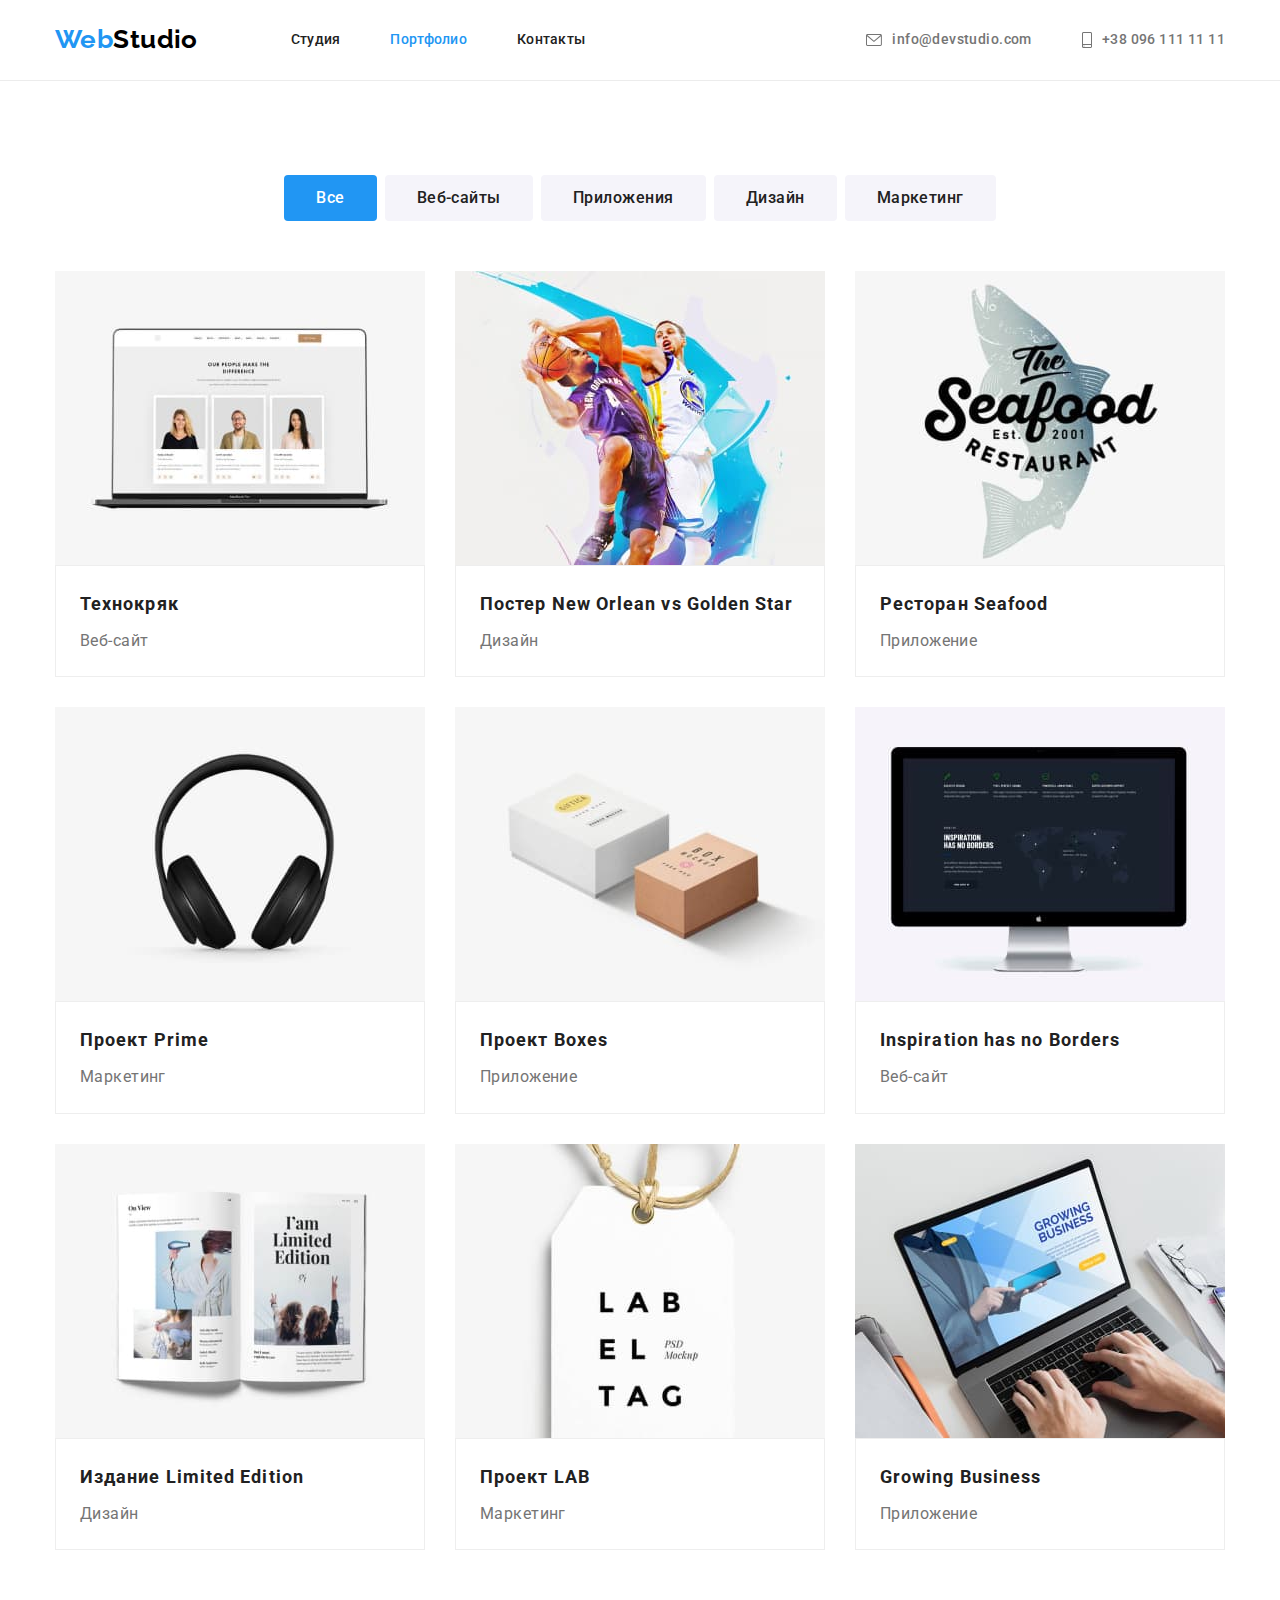
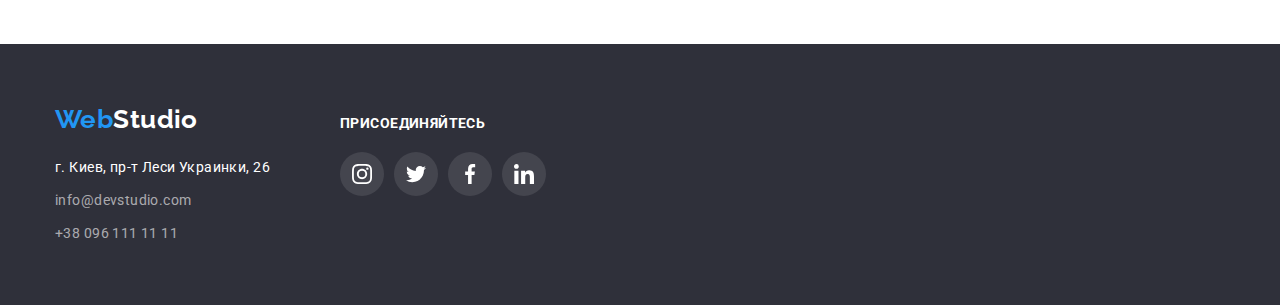
==== portfolio.html @ 2c7bf2b6 "Добавляет новый проект" ====
<!DOCTYPE html>
<html lang="ru">

<head>
    <meta charset="UTF-8">
    <meta http-equiv="X-UA-Compatible" content="IE=edge">
    <meta name="viewport" content="width=device-width, initial-scale=1.0">
    <title>WebStudio</title>
    <link rel="stylesheet" href="https://cdnjs.cloudflare.com/ajax/libs/modern-normalize/1.0.0/modern-normalize.min.css">
    <link rel="preconnect" href="https://fonts.gstatic.com">
    <link href="https://fonts.googleapis.com/css2?family=Raleway:wght@700&family=Roboto:wght@400;500;700;900&display=swap"
        rel="stylesheet">
    <link rel="stylesheet" href="./css/styles.css">

</head>

<body>

    <!-- Шапка сайта -->

    <header class="page-header">
        <div class="main-header container">
            <nav class="main-nav">
                <a href="./" class="logo"><span class="logo-first">Web</span>Studio</a>   
                <ul class="site-nav-list">
                    <li class="item"><a class="link" href="./index.html">Студия</a></li>
                    <li class="item"><a class="link current" href="./portfolio.html">Портфолио</a></li>
                    <li class="item"><a class="link" href="">Контакты</a></li>
                </ul>
            </nav>
    
            <ul class="nav-link">
                <li class="item">
                    <a href="mailto:info@devstudio.com" class="link">
                        <svg class="icon-nav" width="16" height="12">
                            <use href="./images/icons/icons.svg#envelope"></use>
                        </svg>
                        info@devstudio.com</a>
                </li>
                <li class="item">
                    <a href="tel:+380961111111" class="link">
                        <svg class="icon-nav" width="10" height="16">
                            <use href="./images/icons/icons.svg#smartphone"></use>
                        </svg>  
                    +38 096 111 11 11</a>
                </li>  
            </ul>
        </div>
    </header>

    <!-- Наши проекты -->
    
<main>

    <section class="card-set section">
        <div class="container">
            <h1 class="visually-hidden">Наши проекты</h1>
            <ul class="list-projects">
                <li class="item"><button type="button" class="button primary all">Все</button></li>
                <li class="item"><button type="button" class="button primary">Веб-сайты</button></li>
                <li class="item"><button type="button" class="button primary">Приложения</button></li>
                <li class="item"><button type="button" class="button primary">Дизайн</button></li>
                <li class="item"><button type="button" class="button primary">Маркетинг</button></li>
            </ul>
            
            <ul class="site-projects">
                <li class="link">
                    <a class="link-card" href="">
                        <img src="./images/portfolio/img-0.jpg" alt="" width="370">
                    <div class="description">
                        <h2 class="title">Технокряк</h2>
                        <p class="direction">Веб-сайт</p>
                    </div>
                    </a>
                </li>
                <li class="link">
                    <a class="link-card" href="">
                        <img src="./images/portfolio/img-1.jpg" alt="" width="370">
                    <div class="description">
                        <h2 class="title">Постер New Orlean vs Golden Star</h2>
                        <p class="direction">Дизайн</p>
                    </div>
                    </a>
                </li>
                <li class="link">
                    <a class="link-card" href="">
                        <img src="./images/portfolio/img-2.jpg" alt="" width="370">
                    <div class="description">
                        <h2 class="title">Ресторан Seafood</h2>
                        <p class="direction">Приложение</p>
                    </div>
                    </a>
                </li>
                <li class="link">
                    <a class="link-card" href="">
                        <img src="./images/portfolio/img-3.jpg" alt="" width="370">
                    <div class="description">
                        <h2 class="title">Проект Prime</h2>
                        <p class="direction">Маркетинг</p>
                    </div>
                    </a>
                </li>
                <li class="link">
                    <a class="link-card" href="">
                        <img src="./images/portfolio/img-4.jpg" alt="" width="370">
                    <div class="description">
                        <h2 class="title">Проект Boxes</h2>
                        <p class="direction">Приложение</p>
                    </div>
                    </a>
                </li>
                <li class="link">
                    <a class="link-card" href="">
                        <img src="./images/portfolio/img-5.jpg" alt="" width="370">
                    <div class="description">
                        <h2 class="title">Inspiration has no Borders</h2>
                        <p class="direction">Веб-сайт</p>
                    </div>
                    </a>
                </li>
                <li class="link">
                    <a class="link-card" href="">
                        <img src="./images/portfolio/img-6.jpg" alt="" width="370">
                    <div class="description">
                        <h2 class="title">Издание Limited Edition</h2>
                        <p class="direction">Дизайн</p>
                    </div>
                    </a>
                </li>
                <li class="link">
                    <a class="link-card" href="">
                        <img src="./images/portfolio/img-7.jpg" alt="" width="370">
                    <div class="description">
                        <h2 class="title">Проект LAB</h2>
                        <p class="direction">Маркетинг</p>
                    </div>
                    </a>
                </li>
                <li class="link">
                    <a class="link-card" href="">
                        <img src="./images/portfolio/img-8.jpg" alt="" width="370">
                    <div class="description">
                        <h2 class="title">Growing Business</h2>
                        <p class="direction">Приложение</p>
                    </div>
                    </a>
                </li>
                
            </ul>
        </div>                
    </section>
</main>
        
      <!-- Футер -->

      <footer class="section footer">
        <div class="container footer-item">
            <div class="footer-contacts">
                <div class="adr">
                    <a href="./" class="logo"><span class="logo-first">Web</span>Studio</a>
                </div>
                <address>
                    <p  class="title">г. Киев, пр-т Леси Украинки, 26</p>
                    <ul class="list">
                        <li class="mail"><a href="mailto:info@devstudio.com" class="link">info@devstudio.com</a></li>
                        <li class="tel"><a href="tel:+380961111111" class="link">+38 096 111 11 11</a></li>
                    </ul>
                </address>
            </div>
            

            <div class="connection">
                <p class="text-connection">присоединяйтесь</p>
            <ul class="list social-icons">
                <li class="footer-icons-item">
                    <a class="footer-link" href="" target="_blank" rel="noopener noreferrer">
                        <svg class="icon" width="20" height="20">
                            <use href="./images/icons/icons.svg#instagram"></use>
                        </svg>
                    </a>
                </li>
                <li class="footer-icons-item">
                    <a class="footer-link" href="" target="_blank" rel="noopener noreferrer">
                        <svg class="icon" width="20" height="20">
                            <use href="./images/icons/icons.svg#twitter"></use>
                        </svg>
                    </a>
                </li>
                <li class="footer-icons-item">
                    <a class="footer-link" href="" target="_blank" rel="noopener noreferrer">
                        <svg class="icon" width="20" height="20">
                            <use href="./images/icons/icons.svg#facebook"></use>
                        </svg>
                    </a>
                </li>
                <li class="footer-icons-item">
                    <a class="footer-link" href="" target="_blank" rel="noopener noreferrer">
                        <svg class="icon" width="20" height="20">
                            <use href="./images/icons/icons.svg#linkedin"></use>
                        </svg>
                    </a>
                </li>
            </ul>
            </div>
        </div>    
    </footer>  
</body>

</html>
---- css/styles.css ----
:root {
  --primary-text-color: #757575;
  --title-text-color: #212121;
  --accent-color: #2196f3;
  --primary-write-color: #ffffff;
  --complementary-color: rgba(255, 255, 255, 0.6);
  --background-button-color: #f5f4fa;
  --logo-color: #000000;
  --background-section-color: #2f303a;
  --secondary-bg-color: #188ce8;

  --regular-font-weight: 400;
  --medium-font-weight: 500;
  --bold-font-weight: 700;
  --black-font-weight: 900;

  --main-font-size: 14px;
  --secondary-font-size: 16px;
}

body {
  background-color: var(--primary-write-color);
  color: var(--primary-text-color);
  font-family: Roboto, sans-serif;
  font-weight: var(--regular-font-weight);
  font-size: var(--main-font-size);
  line-height: 1.7;
  letter-spacing: 0.03em;
}

.visually-hidden {
  position: absolute !important;
  clip: rect(1px 1px 1px 1px);
  clip: rect(1px, 1px, 1px, 1px);
  padding: 0 !important;
  border: 0 !important;
  height: 1px !important;
  width: 1px !important;
  overflow: hidden;
}

.container {
  margin-left: auto;
  margin-right: auto;
  width: 1200px;
  padding-left: 15px;
  padding-right: 15px;
}

h1,
h2,
h3,
h4,
h5,
h6,
p,
ul {
  margin: 0px;
  padding: 0px;
}

.link {
  text-decoration: none;
  color: inherit;
}

.section {
  padding-bottom: 94px;
  width: 100%;
}

img {
  display: block;
  max-width: 100%;
  height: auto;
}

/* шапка сайта */

.logo {
  font-family: raleway, sans-serif;
  color: var(--logo-color);
  font-weight: var(--bold-font-weight);
  font-size: 26px;
  line-height: 1.2;
  text-decoration: none;

  padding-top: 24px;
  padding-bottom: 25px;
}

.logo-first {
  color: var(--accent-color);
}

.page-header {
  display: flex;
  border-bottom: 1px solid #ECECEC;
}

.main-nav,
.main-header {
  display: flex;
  align-items: center;
  justify-content: space-between;  
}

.site-nav-list {
  display: flex;
  margin-left: 93px;
}

.site-nav-list .item:not(:last-child) {
  margin-right: 50px;
}

.site-nav-list .link {
  display: block;
  padding-top: 32px;
  padding-bottom: 32px;
}

.site-nav-list,
.site-nav-list .link {
  color: var(--title-text-color);
  font-weight: var(--medium-font-weight);
  line-height: 1.14;
  list-style: none;
  letter-spacing: 0.02em;
}

.site-nav-list .link:hover,
.site-nav-list .link:focus,
.nav-link .link:hover,
.nav-link .link:focus {
  color: var(--accent-color);
}

.link.current {
  color: var(--accent-color);
}

/* .site-nav-list .item {
  position: relative;
}

.link.current::after {
  content:'';
  position: absolute;
  bottom: -1px;
  left: 0;  
  width: 100%;
  height: 4px;
  background: #2196F3;
  border-radius: 2px;
} */

.nav-link {
  display: flex;
  margin-left: auto;
  list-style: none;
}

.nav-link .item + .item {
  margin-left: 50px;
}

.nav-link .link {
  display: flex;
  color: var(--primary-text-color);
  font-weight: var(--medium-font-weight);
  line-height: 1.14;
  align-items: center;
  
  padding-top: 32px;
  padding-bottom: 32px;
}

.icon-nav {
  margin-right: 10px;
  fill: currentColor;
  display: inline-block;
}

.nav-link .link:hover,
.nav-link .link:focus {
  fill: var(--accent-color);
}

/* hero */

.hero .title {
  color: var(--primary-write-color);
  font-weight: var(--black-font-weight);
  font-size: 44px;
  line-height: 1.36;
  text-align: center;
  letter-spacing: 0.06em;
  text-transform: uppercase;

  margin-bottom: 30px;
  margin-left: auto;
  margin-right: auto;
}

.hero {
  display: flex;
  background-color: var(--background-section-color);
  text-align: center; 
  
  padding-top: 200px;
  padding-bottom: 200px;

  max-width: 1600px;
  margin-left: auto;
  margin-right: auto;
  background-image: linear-gradient(
    rgba(47, 48, 58, 0.4), 
    rgba(47, 48, 58, 0.4)), 
    url(../images/fonhero.jpg);
  
  background-size: cover;
  background-repeat: no-repeat;
  background-position: center;  
}

.hero .button {
  color: var(--primary-write-color);
  background-color: var(--accent-color);
  font-weight: var(--bold-font-weight);
  font-size: var(--secondary-font-size);
  line-height: 1.87;
  align-items: center;
  text-align: center;
  letter-spacing: 0.06em;
  cursor: pointer;

  padding: 10px 32px;
  border: transparent;
  box-shadow: 0px 4px 4px rgba(0, 0, 0, 0.15);
  border-radius: 4px;
}

.hero .button:hover,
.hero .button:focus {
  background-color: var(--secondary-bg-color);
}

/* Особенности */

.features {
  padding-top: 94px;
}

.features .item-icon::before {
  content: "";
  display: inline-flex;
  width: 270px;
  height: 120px;   
  background-repeat: no-repeat;
  background-position: center;  
  background-color: var(--background-button-color);
  border-radius: 4px; 
  
  margin-bottom: 30px;
}

.icon-antenna::before {
  background-image: url(../images/icons/antenna.svg);
}

.icon-clock::before {
  background-image: url(../images/icons/clock.svg);
}

.icon-diagram::before {
  background-image: url(../images/icons/diagram.svg);
}

.icon-astronaut::before {
  background-image: url(../images/icons/astronaut.svg);
}

.features .list .item-icon:not(:last-child) {
  margin-right: 30px;
}

.features .list {
  list-style: none;
  display: flex;
}

.features .title,
.features .list-title {
  color: var(--title-text-color);
}

.features .list-title {
  font-size: var(--main-font-size);
  font-weight: var(--bold-font-weight);
  line-height: 1.14;
  letter-spacing: 0.03em;
  text-transform: uppercase;

  margin-bottom: 10px;
}

/* Чем мы занимаемся */

.work-list .list {
  list-style: none;
  display: flex;
}

.work-list .title,
.team .title {
  color: var(--title-text-color);
  font-weight: var(--bold-font-weight);
  font-size: 36px;
  line-height: 1.16;
  text-align: center;
}

.work-list .title {
  margin-bottom: 50px;
}

.list .box:not(:last-child) {
  margin-right: 30px;
}

/* Наша команда */

.team {
  background-color: #f5f4fa;
  padding-top: 94px;
}

.team .list {
  list-style: none;
  display: inline-flex;
 }

.list .team-card:not(:last-child) {
  margin-right: 30px;
}

.team .name {
  color: var(--title-text-color);
  font-weight: var(--medium-font-weight);
  font-size: var(--secondary-font-size);
  line-height: 1.18;
  text-align: center;

  margin-bottom: 10px;
}

.team .profession {
  font-size: var(--secondary-font-size);
  line-height: 1.18;
  text-align: center;

  margin-bottom: 16px;
}

.social-icons {
  display: inline-flex;
}

.social-link {
  display: flex;
  justify-content: center;
  align-items: center;
  width: 44px;
  height: 44px;
  border-radius: 50%; 
  fill: #AFB1B8;; 
}


.social-icons-item:not(:last-child) {
  margin-right: 10px;
}

.social-link:hover .icon,
.social-link:focus .icon {
  fill: var(--primary-write-color);
}

.social-link:hover,
.social-link:focus {
  background-color: var(--accent-color);
}

.team .title {
  margin-bottom: 50px;
}

.team-card {
  background-color: var(--primary-write-color);
  box-shadow: 0px 1px 3px rgba(0, 0, 0, 0.12), 0px 1px 1px rgba(0, 0, 0, 0.14), 0px 2px 1px rgba(0, 0, 0, 0.2);
  border-radius: 0px 0px 4px 4px;
  text-align: center;
}

.team-card .description {
  padding: 30px 32px 30px 32px;
  justify-content: center;
}

/* Постоянные клиенты */

.clients .title {
  font-weight: var(--bold-font-weight);
  font-size: 36px;
  line-height: 1.16;
  text-align: center;
  color: var(--title-text-color);

  margin-bottom: 50px;
}

.clients {
  padding-top: 94px;
  padding-bottom: 50px;
}

.list-customers {
  list-style: none;
  display: flex;
  flex-wrap: wrap; 
  margin-left: -30px;
  margin-top: -30px;
}

.list-customers .link {
  display: inline-flex;
  width: 170px;
  height: 90px;
  border: 1px solid #AFB1B8;
  border-radius: 4px;
  justify-content: center;
  align-items: center;
  fill: #AFB1B8; 
  margin-left: 30px;
  margin-top: 30px;
}

.list-customers .link:hover,
.list-customers .link:focus {
  fill: var(--accent-color);  
}

.list-customers .link:hover,
.list-customers .link:focus {
  border-color: var(--accent-color);
}

/* footer */

.footer {
  background-color: var(--background-section-color);
  padding-top: 60px;
  padding-bottom: 60px;
}

.footer-item {
  display: flex;
}

.footer .adr {
  display: inline-block;
  margin-bottom: 20px;
}

.footer .logo {
  color: var(--primary-write-color);
}

.footer .title {
  font-style: normal;
  color: var(--primary-write-color);
  line-height: 1.7;

  margin-bottom: 9px;
}

.footer .link {
  font-style: normal;
  list-style: none;
  color: var(--complementary-color);
  line-height: 1.7;
}

.footer .link:hover,
.footer .link:focus {
  color: var(--accent-color);
}

.footer .list {
  list-style: none;
  font-style: normal;
}

.footer .mail {
  margin-bottom: 9px;
}

.connection {
  display: inline-block;
  padding-top: 12px;
  padding-bottom: 40px;  
}

.text-connection {
  font-weight: var(--bold-font-weight);
  line-height: 1.14;
  text-transform: uppercase;
  color: var(--primary-write-color);
  margin-bottom: 20px; 
}

.footer-link {
  display: flex;
  background-color: rgba(255, 255, 255, 0.1);
  justify-content: center;
  align-items: center;
  width: 44px;
  height: 44px;
  border-radius: 50%; 
  fill: #FFFFFF;
}

.footer-link:hover,
.footer-link:focus {
 background-color: var(--accent-color);
}

.footer-icons-item:not(:last-child) {
  margin-right: 10px;
}

.footer-contacts {
  display: inline-block;
}

.footer-contacts:not(:last-child) {
  margin-right: 70px;
}

/* Portfolio */

/* Наши проекты */

.card-set {
  padding-top: 94px;
}

.list-projects {
  list-style: none;
  display: flex;
  justify-content: center;

  margin-bottom: 50px; 
}

.list-projects .item:not(:last-child) {
  margin-right: 8px;
}

.list-projects .primary:hover,
.list-projects .primary:focus {
  color: var(--primary-write-color);
  background-color: var(--accent-color);
  box-shadow: 0px 4px 4px rgba(0, 0, 0, 0.15);
}

.button.primary.all {
  color: var(--primary-write-color);
  background-color: var(--accent-color);
}

.button.primary {
  color: var(--title-text-color);
  background-color: var(--background-button-color);
  font-weight: var(--medium-font-weight);
  font-size: var(--secondary-font-size);
  line-height: 1.62;
  text-align: center;
  cursor: pointer;
  letter-spacing: 0.03em;

  padding: 10px 32px;
  border: transparent;
  border-radius: 4px;
}

.site-projects {
  list-style: none;
  display: flex;
  flex-wrap: wrap; 
}

.site-projects .title {
  color: var(--title-text-color);
  font-weight: var(--bold-font-weight);
  font-size: 18px;
  line-height: 2;
  letter-spacing: 0.06em;
}

.site-projects .direction {
  color: var(--primary-text-color);
  font-weight: var(--regular-font-weight);
  font-size: var(--secondary-font-size);
  line-height: 1.9;
}

.site-projects .title {
  margin-bottom: 4px;
}

.site-projects .link {
  background-color: var(--primary-write-color);
  /* width: calc((100%-60px) / 3); */
  max-width: 370px;
  margin-right: 30px;
  margin-bottom: 30px;
}

.site-projects .link:nth-child(3n) {
  margin-right: 0;
}

.site-projects .link:nth-last-child(-n + 3) {
  margin-bottom: 0;
}

.link-card {
  display: block;
  text-decoration: none;
}

.link-card:hover, 
.link-card:focus {
  box-shadow: 0px 1px 1px rgba(0, 0, 0, 0.12), 0px 4px 4px rgba(0, 0, 0, 0.06), 1px 4px 6px rgba(0, 0, 0, 0.16);
}

.link .description {
  padding: 20px 24px;
  border: 1px solid #eeeeee;
}
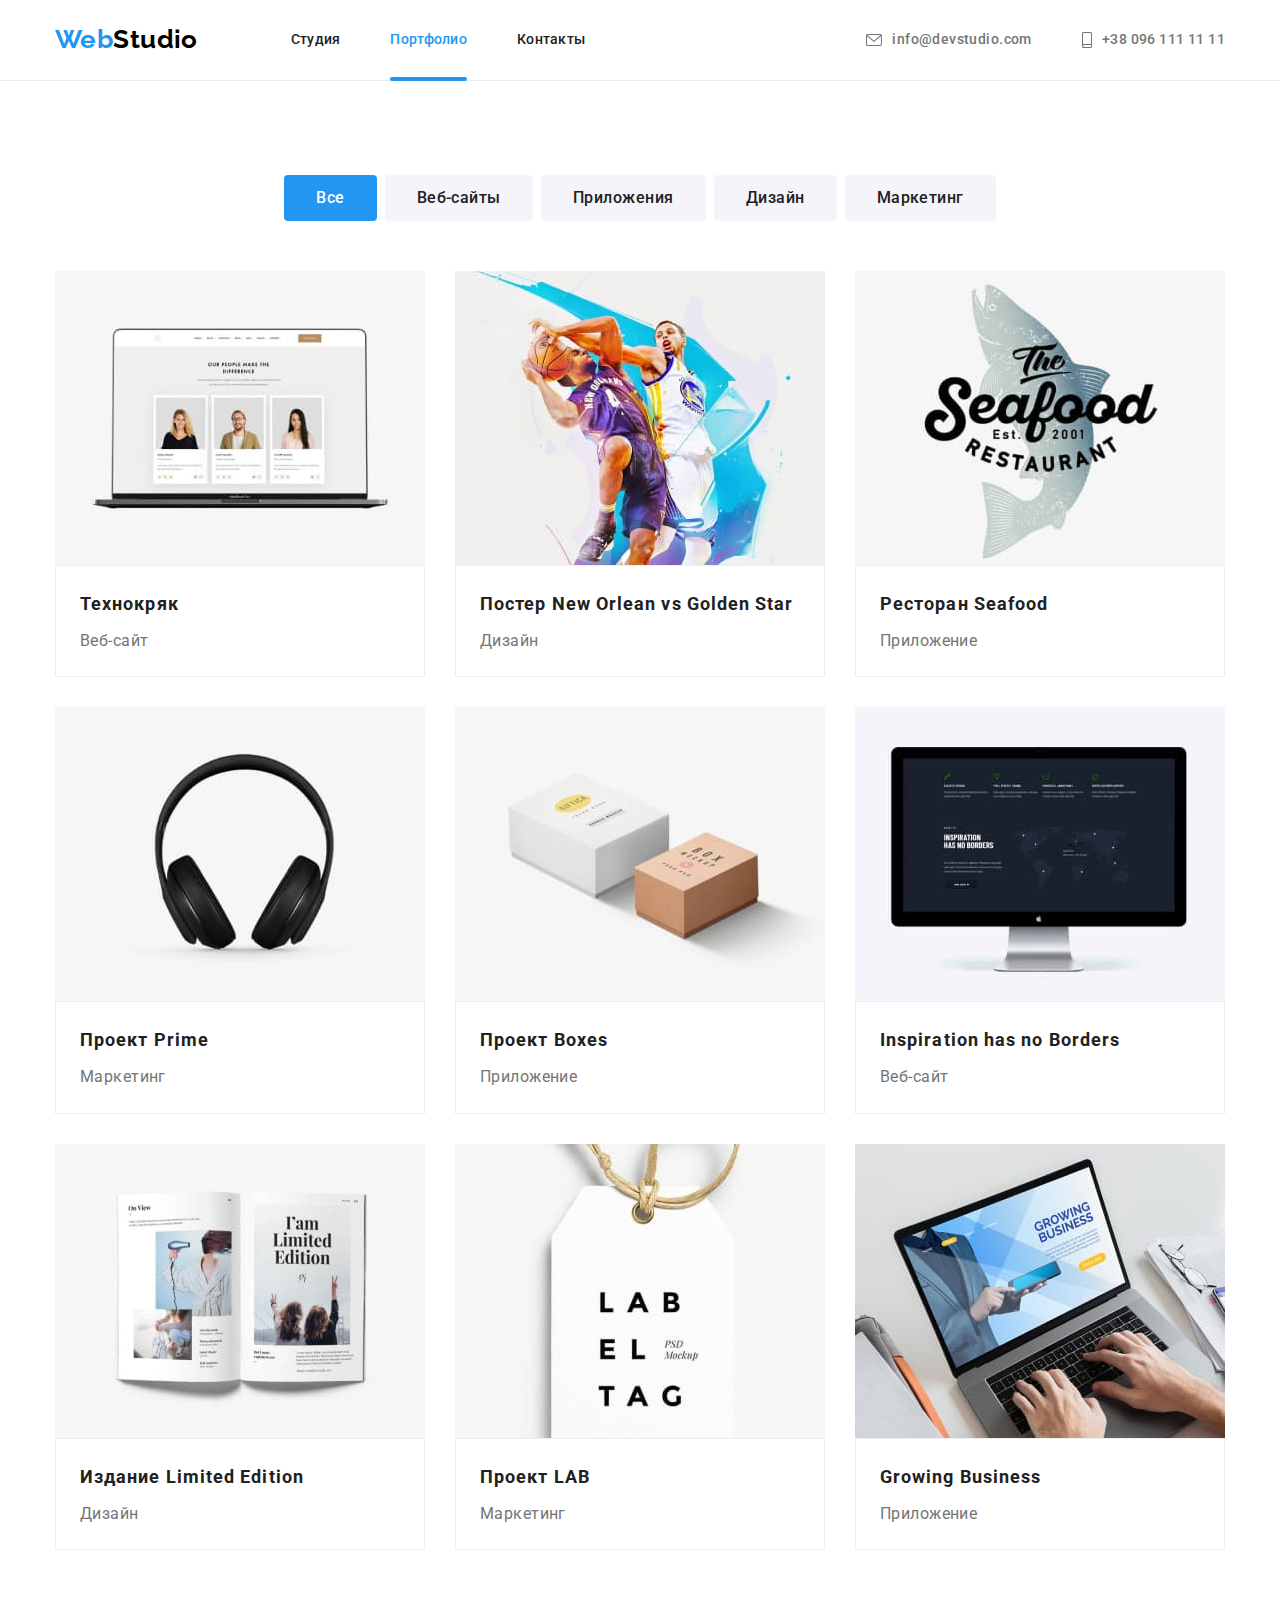
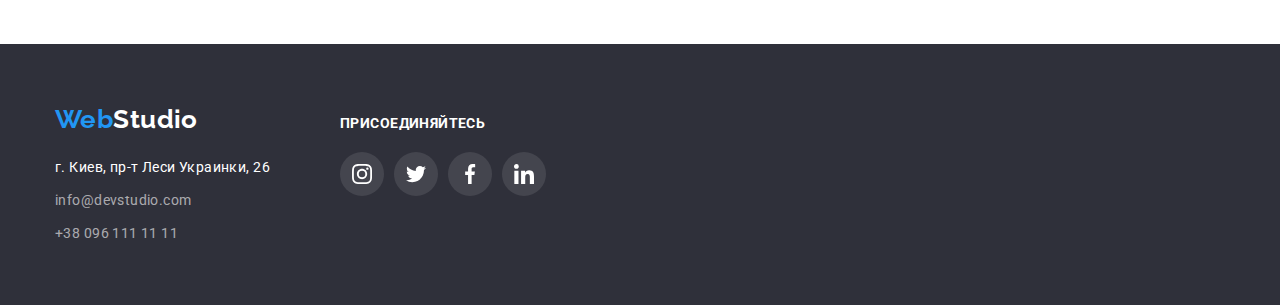
==== commit d2e943ff: "Добавляет оверлей портфолио" ====
--- a/portfolio.html
+++ b/portfolio.html
@@ -66,7 +66,10 @@
             <ul class="site-projects">
                 <li class="link">
                     <a class="link-card" href="">
-                        <img src="./images/portfolio/img-0.jpg" alt="" width="370">
+                        <div class="card-thumb">
+                            <p class="text-card">Технокряк это современная площадка распространения коронавируса. Компании используют эту платформу для цифрового шпионажа и атак на защищённые сервера конкурентов.</p>
+                            <img src="./images/portfolio/img-0.jpg" alt="" width="370">
+                        </div>
                     <div class="description">
                         <h2 class="title">Технокряк</h2>
                         <p class="direction">Веб-сайт</p>
@@ -75,7 +78,10 @@
                 </li>
                 <li class="link">
                     <a class="link-card" href="">
-                        <img src="./images/portfolio/img-1.jpg" alt="" width="370">
+                        <div class="card-thumb">
+                            <p class="text-card">Технокряк это современная площадка распространения коронавируса. Компании используют эту платформу для цифрового шпионажа и атак на защищённые сервера конкурентов.</p>
+                            <img src="./images/portfolio/img-1.jpg" alt="" width="370">
+                        </div>
                     <div class="description">
                         <h2 class="title">Постер New Orlean vs Golden Star</h2>
                         <p class="direction">Дизайн</p>
@@ -84,7 +90,10 @@
                 </li>
                 <li class="link">
                     <a class="link-card" href="">
-                        <img src="./images/portfolio/img-2.jpg" alt="" width="370">
+                        <div class="card-thumb">
+                            <p class="text-card">Технокряк это современная площадка распространения коронавируса. Компании используют эту платформу для цифрового шпионажа и атак на защищённые сервера конкурентов.</p>
+                            <img src="./images/portfolio/img-2.jpg" alt="" width="370">
+                        </div>
                     <div class="description">
                         <h2 class="title">Ресторан Seafood</h2>
                         <p class="direction">Приложение</p>
@@ -93,7 +102,10 @@
                 </li>
                 <li class="link">
                     <a class="link-card" href="">
-                        <img src="./images/portfolio/img-3.jpg" alt="" width="370">
+                        <div class="card-thumb">
+                            <p class="text-card">Технокряк это современная площадка распространения коронавируса. Компании используют эту платформу для цифрового шпионажа и атак на защищённые сервера конкурентов.</p>
+                            <img src="./images/portfolio/img-3.jpg" alt="" width="370">
+                        </div>
                     <div class="description">
                         <h2 class="title">Проект Prime</h2>
                         <p class="direction">Маркетинг</p>
@@ -102,7 +114,10 @@
                 </li>
                 <li class="link">
                     <a class="link-card" href="">
-                        <img src="./images/portfolio/img-4.jpg" alt="" width="370">
+                        <div class="card-thumb">
+                            <p class="text-card">Технокряк это современная площадка распространения коронавируса. Компании используют эту платформу для цифрового шпионажа и атак на защищённые сервера конкурентов.</p>
+                            <img src="./images/portfolio/img-4.jpg" alt="" width="370">
+                        </div>
                     <div class="description">
                         <h2 class="title">Проект Boxes</h2>
                         <p class="direction">Приложение</p>
@@ -111,7 +126,10 @@
                 </li>
                 <li class="link">
                     <a class="link-card" href="">
-                        <img src="./images/portfolio/img-5.jpg" alt="" width="370">
+                        <div class="card-thumb">
+                            <p class="text-card">Технокряк это современная площадка распространения коронавируса. Компании используют эту платформу для цифрового шпионажа и атак на защищённые сервера конкурентов.</p>
+                            <img src="./images/portfolio/img-5.jpg" alt="" width="370">
+                        </div>
                     <div class="description">
                         <h2 class="title">Inspiration has no Borders</h2>
                         <p class="direction">Веб-сайт</p>
@@ -120,7 +138,10 @@
                 </li>
                 <li class="link">
                     <a class="link-card" href="">
-                        <img src="./images/portfolio/img-6.jpg" alt="" width="370">
+                        <div class="card-thumb">
+                            <p class="text-card">Технокряк это современная площадка распространения коронавируса. Компании используют эту платформу для цифрового шпионажа и атак на защищённые сервера конкурентов.</p>
+                            <img src="./images/portfolio/img-6.jpg" alt="" width="370">
+                        </div class="card-thumb">
                     <div class="description">
                         <h2 class="title">Издание Limited Edition</h2>
                         <p class="direction">Дизайн</p>
@@ -129,7 +150,10 @@
                 </li>
                 <li class="link">
                     <a class="link-card" href="">
-                        <img src="./images/portfolio/img-7.jpg" alt="" width="370">
+                        <div class="card-thumb">
+                            <p class="text-card">Технокряк это современная площадка распространения коронавируса. Компании используют эту платформу для цифрового шпионажа и атак на защищённые сервера конкурентов.</p>
+                            <img src="./images/portfolio/img-7.jpg" alt="" width="370">
+                        </div>
                     <div class="description">
                         <h2 class="title">Проект LAB</h2>
                         <p class="direction">Маркетинг</p>
@@ -138,7 +162,10 @@
                 </li>
                 <li class="link">
                     <a class="link-card" href="">
-                        <img src="./images/portfolio/img-8.jpg" alt="" width="370">
+                        <div class="card-thumb">
+                            <p class="text-card">Технокряк это современная площадка распространения коронавируса. Компании используют эту платформу для цифрового шпионажа и атак на защищённые сервера конкурентов.</p>
+                            <img src="./images/portfolio/img-8.jpg" alt="" width="370">
+                        </div>
                     <div class="description">
                         <h2 class="title">Growing Business</h2>
                         <p class="direction">Приложение</p>
--- a/css/styles.css
+++ b/css/styles.css
@@ -140,7 +140,7 @@
   color: var(--accent-color);
 }
 
-/* .site-nav-list .item {
+.site-nav-list .item {
   position: relative;
 }
 
@@ -153,7 +153,7 @@
   height: 4px;
   background: #2196F3;
   border-radius: 2px;
-} */
+}
 
 .nav-link {
   display: flex;
@@ -622,7 +622,7 @@
 
 .site-projects .link {
   background-color: var(--primary-write-color);
-  /* width: calc((100%-60px) / 3); */
+  width: calc((100%-60px) / 3);
   max-width: 370px;
   margin-right: 30px;
   margin-bottom: 30px;
@@ -636,6 +636,24 @@
   margin-bottom: 0;
 }
 
+.card-thumb {
+  position: relative;
+}
+
+.text-card {
+  position: absolute;
+  padding: 63px 24px 63px 24px;
+  color: var(--primary-write-color);
+  font-size: 18px;
+  line-height: 1.55;
+  background-color: rgba(33, 150, 243, 0.9);
+  opacity: 0;
+}
+
+.link-card:hover .text-card {
+  opacity: 1;
+}
+
 .link-card {
   display: block;
   text-decoration: none;
@@ -651,5 +669,46 @@
   border: 1px solid #eeeeee;
 }
 
-
-
+/* Модальное окно */
+
+.backdrop {
+  position: fixed;
+  top: 0;
+  left: 0;
+  width: 100%;
+  height: 100%;
+  background-color: rgba(0, 0, 0, 0.2);
+}
+
+.backdrop.is-hidden {
+  opacity: 0;
+  pointer-events: none;
+}
+
+.modal {
+  position: absolute;
+  left: 50%;
+  top: 50%;
+  transform: translate(-50%, -50%);
+  width: 528px;
+  height: 581px;
+  background: #FFFFFF;
+  box-shadow: 0px 1px 3px rgba(0, 0, 0, 0.12), 0px 1px 1px rgba(0, 0, 0, 0.14), 0px 2px 1px rgba(0, 0, 0, 0.2);
+  border-radius: 4px;
+}
+
+.modal-close {
+  position: absolute;
+  top: 8px;
+  right: 8px;
+  width: 30px;
+  height: 30px;
+  background-image: url(../images/icons/close.svg);  
+  background-repeat: no-repeat;
+  background-position: center;
+  border-radius: 50%;
+  background-color: #ffffff;
+  border: 1px solid rgba(0, 0, 0, 0.1);
+}
+
+
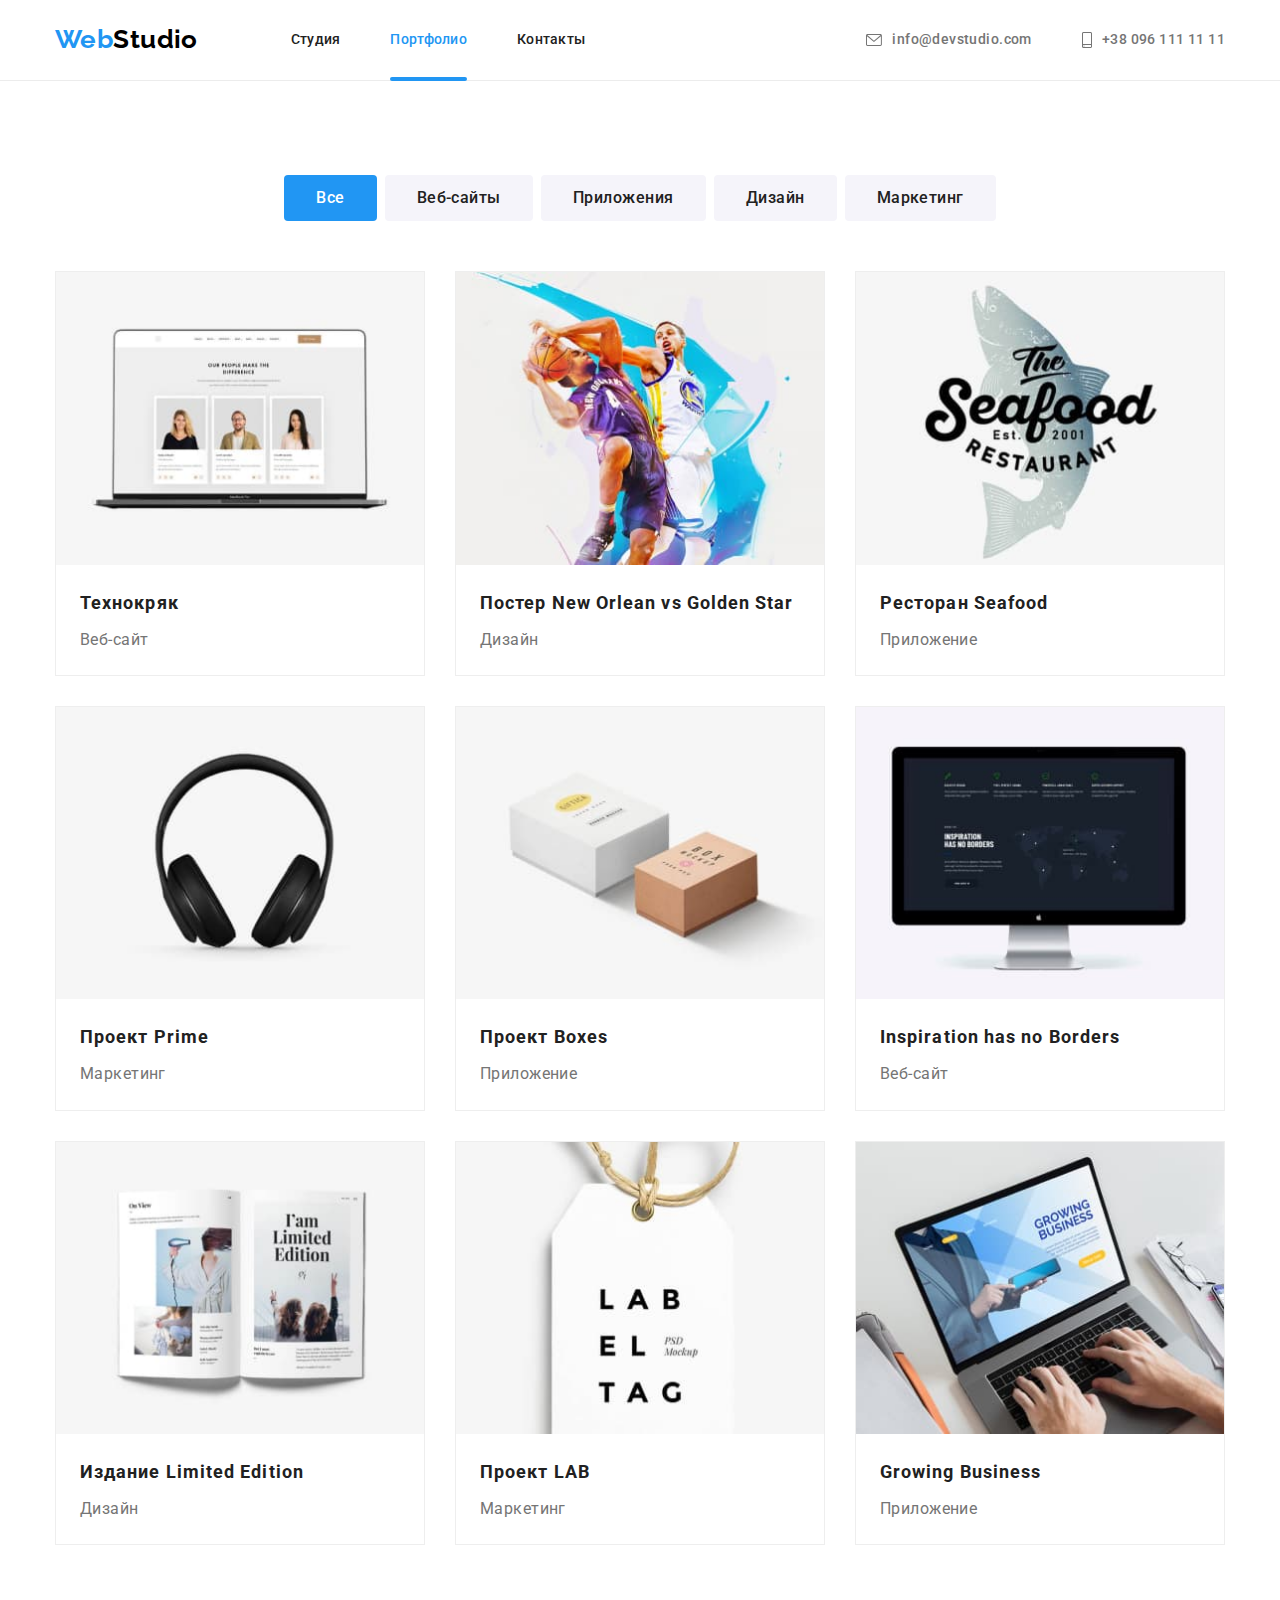
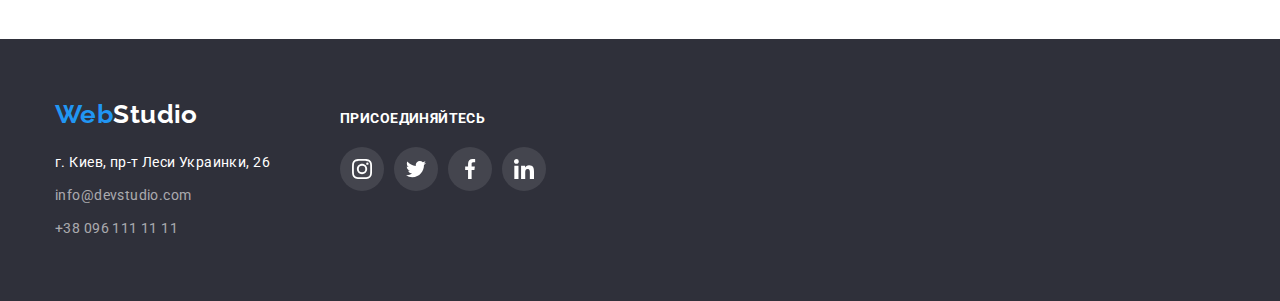
==== commit 2f4ecbd4: "Добавляет все переходы при ховере" ====
--- a/portfolio.html
+++ b/portfolio.html
@@ -66,7 +66,7 @@
             <ul class="site-projects">
                 <li class="link">
                     <a class="link-card" href="">
-                        <div class="card-thumb">
+                        <div class="overlay">
                             <p class="text-card">Технокряк это современная площадка распространения коронавируса. Компании используют эту платформу для цифрового шпионажа и атак на защищённые сервера конкурентов.</p>
                             <img src="./images/portfolio/img-0.jpg" alt="" width="370">
                         </div>
@@ -78,7 +78,7 @@
                 </li>
                 <li class="link">
                     <a class="link-card" href="">
-                        <div class="card-thumb">
+                        <div class="overlay">
                             <p class="text-card">Технокряк это современная площадка распространения коронавируса. Компании используют эту платформу для цифрового шпионажа и атак на защищённые сервера конкурентов.</p>
                             <img src="./images/portfolio/img-1.jpg" alt="" width="370">
                         </div>
@@ -90,7 +90,7 @@
                 </li>
                 <li class="link">
                     <a class="link-card" href="">
-                        <div class="card-thumb">
+                        <div class="overlay">
                             <p class="text-card">Технокряк это современная площадка распространения коронавируса. Компании используют эту платформу для цифрового шпионажа и атак на защищённые сервера конкурентов.</p>
                             <img src="./images/portfolio/img-2.jpg" alt="" width="370">
                         </div>
@@ -102,7 +102,7 @@
                 </li>
                 <li class="link">
                     <a class="link-card" href="">
-                        <div class="card-thumb">
+                        <div class="overlay">
                             <p class="text-card">Технокряк это современная площадка распространения коронавируса. Компании используют эту платформу для цифрового шпионажа и атак на защищённые сервера конкурентов.</p>
                             <img src="./images/portfolio/img-3.jpg" alt="" width="370">
                         </div>
@@ -114,7 +114,7 @@
                 </li>
                 <li class="link">
                     <a class="link-card" href="">
-                        <div class="card-thumb">
+                        <div class="overlay">
                             <p class="text-card">Технокряк это современная площадка распространения коронавируса. Компании используют эту платформу для цифрового шпионажа и атак на защищённые сервера конкурентов.</p>
                             <img src="./images/portfolio/img-4.jpg" alt="" width="370">
                         </div>
@@ -126,7 +126,7 @@
                 </li>
                 <li class="link">
                     <a class="link-card" href="">
-                        <div class="card-thumb">
+                        <div class="overlay">
                             <p class="text-card">Технокряк это современная площадка распространения коронавируса. Компании используют эту платформу для цифрового шпионажа и атак на защищённые сервера конкурентов.</p>
                             <img src="./images/portfolio/img-5.jpg" alt="" width="370">
                         </div>
@@ -138,10 +138,10 @@
                 </li>
                 <li class="link">
                     <a class="link-card" href="">
-                        <div class="card-thumb">
+                        <div class="overlay">
                             <p class="text-card">Технокряк это современная площадка распространения коронавируса. Компании используют эту платформу для цифрового шпионажа и атак на защищённые сервера конкурентов.</p>
                             <img src="./images/portfolio/img-6.jpg" alt="" width="370">
-                        </div class="card-thumb">
+                        </div>
                     <div class="description">
                         <h2 class="title">Издание Limited Edition</h2>
                         <p class="direction">Дизайн</p>
@@ -150,7 +150,7 @@
                 </li>
                 <li class="link">
                     <a class="link-card" href="">
-                        <div class="card-thumb">
+                        <div class="overlay">
                             <p class="text-card">Технокряк это современная площадка распространения коронавируса. Компании используют эту платформу для цифрового шпионажа и атак на защищённые сервера конкурентов.</p>
                             <img src="./images/portfolio/img-7.jpg" alt="" width="370">
                         </div>
@@ -162,7 +162,7 @@
                 </li>
                 <li class="link">
                     <a class="link-card" href="">
-                        <div class="card-thumb">
+                        <div class="overlay">
                             <p class="text-card">Технокряк это современная площадка распространения коронавируса. Компании используют эту платформу для цифрового шпионажа и атак на защищённые сервера конкурентов.</p>
                             <img src="./images/portfolio/img-8.jpg" alt="" width="370">
                         </div>
--- a/css/styles.css
+++ b/css/styles.css
@@ -16,6 +16,8 @@
 
   --main-font-size: 14px;
   --secondary-font-size: 16px;
+
+  --main-transition: 250ms cubic-bezier(0.4, 0, 0.2, 1);
 }
 
 body {
@@ -127,6 +129,8 @@
   line-height: 1.14;
   list-style: none;
   letter-spacing: 0.02em;
+
+  transition: var(--main-transition);
 }
 
 .site-nav-list .link:hover,
@@ -159,6 +163,8 @@
   display: flex;
   margin-left: auto;
   list-style: none;
+
+  
 }
 
 .nav-link .item + .item {
@@ -174,6 +180,8 @@
   
   padding-top: 32px;
   padding-bottom: 32px;
+
+  transition: var(--main-transition);
 }
 
 .icon-nav {
@@ -239,6 +247,8 @@
   border: transparent;
   box-shadow: 0px 4px 4px rgba(0, 0, 0, 0.15);
   border-radius: 4px;
+
+  transition: var(--main-transition);
 }
 
 .hero .button:hover,
@@ -329,6 +339,23 @@
   margin-right: 30px;
 }
 
+.text-box {
+  position: relative;
+}
+
+.text-image {
+  position: absolute;
+  background-color: rgba(47, 48, 58, 0.8);
+  bottom: 0;
+  padding: 27px 82px 27px 82px;
+  font-weight: var(--bold-font-weight);
+  font-size: var(--main-font-size);
+  line-height: 1.14;
+  text-align: center;
+  text-transform: uppercase;
+  color: #FFFFFF;
+}
+
 /* Наша команда */
 
 .team {
@@ -374,7 +401,8 @@
   width: 44px;
   height: 44px;
   border-radius: 50%; 
-  fill: #AFB1B8;; 
+  fill: #AFB1B8;
+  transition: var(--main-transition);
 }
 
 
@@ -384,12 +412,12 @@
 
 .social-link:hover .icon,
 .social-link:focus .icon {
-  fill: var(--primary-write-color);
+  fill: var(--primary-write-color); 
 }
 
 .social-link:hover,
 .social-link:focus {
-  background-color: var(--accent-color);
+  background-color: var(--accent-color); 
 }
 
 .team .title {
@@ -444,6 +472,8 @@
   fill: #AFB1B8; 
   margin-left: 30px;
   margin-top: 30px;
+
+  transition: var(--main-transition);
 }
 
 .list-customers .link:hover,
@@ -490,6 +520,8 @@
   list-style: none;
   color: var(--complementary-color);
   line-height: 1.7;
+
+  transition: var(--main-transition);
 }
 
 .footer .link:hover,
@@ -529,6 +561,8 @@
   height: 44px;
   border-radius: 50%; 
   fill: #FFFFFF;
+
+  transition: var(--main-transition);
 }
 
 .footer-link:hover,
@@ -561,8 +595,9 @@
   display: flex;
   justify-content: center;
 
-  margin-bottom: 50px; 
-}
+  margin-bottom: 50px;  
+}
+
 
 .list-projects .item:not(:last-child) {
   margin-right: 8px;
@@ -572,7 +607,7 @@
 .list-projects .primary:focus {
   color: var(--primary-write-color);
   background-color: var(--accent-color);
-  box-shadow: 0px 4px 4px rgba(0, 0, 0, 0.15);
+  box-shadow: 0px 4px 4px rgba(0, 0, 0, 0.15);  
 }
 
 .button.primary.all {
@@ -593,6 +628,8 @@
   padding: 10px 32px;
   border: transparent;
   border-radius: 4px;
+
+  transition: var(--main-transition);
 }
 
 .site-projects {
@@ -626,6 +663,7 @@
   max-width: 370px;
   margin-right: 30px;
   margin-bottom: 30px;
+  border: 1px solid #eeeeee;
 }
 
 .site-projects .link:nth-child(3n) {
@@ -636,8 +674,10 @@
   margin-bottom: 0;
 }
 
-.card-thumb {
+.overlay {
   position: relative;
+
+  overflow: hidden;
 }
 
 .text-card {
@@ -648,26 +688,32 @@
   line-height: 1.55;
   background-color: rgba(33, 150, 243, 0.9);
   opacity: 0;
+
+  transform: translatey(100%);
+  transition: 250ms ease;
 }
 
 .link-card:hover .text-card {
-  opacity: 1;
+  opacity: 1;  
+  transform: translatey(0);
 }
 
 .link-card {
   display: block;
   text-decoration: none;
+  transition: var(--main-transition);
 }
 
 .link-card:hover, 
 .link-card:focus {
-  box-shadow: 0px 1px 1px rgba(0, 0, 0, 0.12), 0px 4px 4px rgba(0, 0, 0, 0.06), 1px 4px 6px rgba(0, 0, 0, 0.16);
+  box-shadow: 0px 1px 1px rgba(0, 0, 0, 0.12), 0px 4px 4px rgba(0, 0, 0, 0.06), 1px 4px 6px rgba(0, 0, 0, 0.16); 
+
 }
 
 .link .description {
-  padding: 20px 24px;
-  border: 1px solid #eeeeee;
-}
+  padding: 20px 24px;  
+}
+
 
 /* Модальное окно */
 
@@ -678,11 +724,13 @@
   width: 100%;
   height: 100%;
   background-color: rgba(0, 0, 0, 0.2);
+  opacity: 1; 
 }
 
 .backdrop.is-hidden {
   opacity: 0;
   pointer-events: none;
+  visibility: hidden; 
 }
 
 .modal {
@@ -692,7 +740,7 @@
   transform: translate(-50%, -50%);
   width: 528px;
   height: 581px;
-  background: #FFFFFF;
+  background-color: #FFFFFF;
   box-shadow: 0px 1px 3px rgba(0, 0, 0, 0.12), 0px 1px 1px rgba(0, 0, 0, 0.14), 0px 2px 1px rgba(0, 0, 0, 0.2);
   border-radius: 4px;
 }
@@ -703,12 +751,10 @@
   right: 8px;
   width: 30px;
   height: 30px;
-  background-image: url(../images/icons/close.svg);  
-  background-repeat: no-repeat;
-  background-position: center;
   border-radius: 50%;
   background-color: #ffffff;
   border: 1px solid rgba(0, 0, 0, 0.1);
 }
 
 
+
